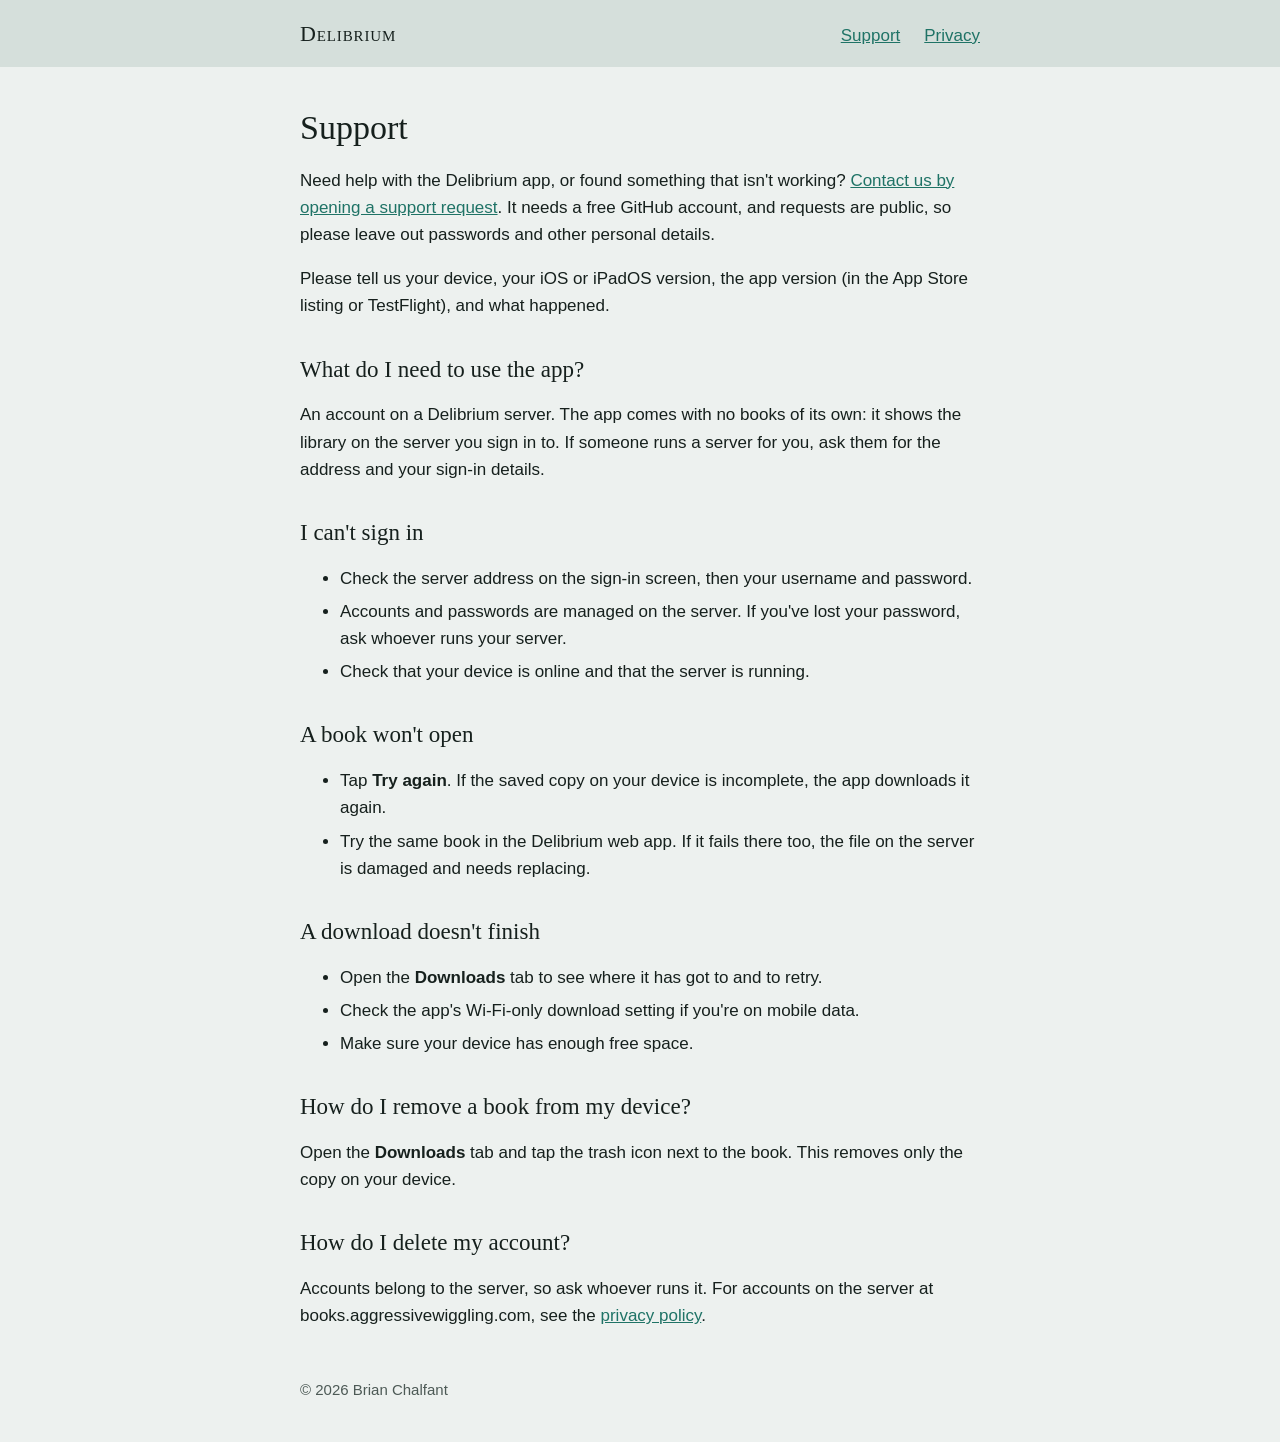
==== support/index.html @ 2f26f0a9 "Add the Delibrium support and privacy pages Co-Authored-By: Claude Opus 5.5 <noreply@anthropic.com> " ====
<!doctype html>
<html lang="en">
<head>
  <meta charset="utf-8">
  <meta name="viewport" content="width=device-width, initial-scale=1">
  <title>Delibrium Support</title>
  <link rel="stylesheet" href="../style.css">
</head>
<body>
  <header>
    <nav>
      <a class="brand" href="../">Delibrium</a>
      <a href="./">Support</a>
      <a href="../privacy/">Privacy</a>
    </nav>
  </header>
  <main>
    <h1>Support</h1>
    <p>Need help with the Delibrium app, or found something that isn't working? <a href="https://github.com/brian-chalfant/delibrium-site/issues/new">Contact us by opening a support request</a>. It needs a free GitHub account, and requests are public, so please leave out passwords and other personal details.</p>
    <p>Please tell us your device, your iOS or iPadOS version, the app version (in the App Store listing or TestFlight), and what happened.</p>

    <h2>What do I need to use the app?</h2>
    <p>An account on a Delibrium server. The app comes with no books of its own: it shows the library on the server you sign in to. If someone runs a server for you, ask them for the address and your sign-in details.</p>

    <h2>I can't sign in</h2>
    <ul>
      <li>Check the server address on the sign-in screen, then your username and password.</li>
      <li>Accounts and passwords are managed on the server. If you've lost your password, ask whoever runs your server.</li>
      <li>Check that your device is online and that the server is running.</li>
    </ul>

    <h2>A book won't open</h2>
    <ul>
      <li>Tap <strong>Try again</strong>. If the saved copy on your device is incomplete, the app downloads it again.</li>
      <li>Try the same book in the Delibrium web app. If it fails there too, the file on the server is damaged and needs replacing.</li>
    </ul>

    <h2>A download doesn't finish</h2>
    <ul>
      <li>Open the <strong>Downloads</strong> tab to see where it has got to and to retry.</li>
      <li>Check the app's Wi-Fi-only download setting if you're on mobile data.</li>
      <li>Make sure your device has enough free space.</li>
    </ul>

    <h2>How do I remove a book from my device?</h2>
    <p>Open the <strong>Downloads</strong> tab and tap the trash icon next to the book. This removes only the copy on your device.</p>

    <h2>How do I delete my account?</h2>
    <p>Accounts belong to the server, so ask whoever runs it. For accounts on the server at books.aggressivewiggling.com, see the <a href="../privacy/">privacy policy</a>.</p>
  </main>
  <footer>&copy; 2026 Brian Chalfant</footer>
</body>
</html>
---- style.css ----
:root {
  --bg: #edf1ef;
  --panel: #d5dfdb;
  --ink: #16201d;
  --muted: #4d5a56;
  --accent: #1f7366;
  color-scheme: light dark;
}

@media (prefers-color-scheme: dark) {
  :root {
    --bg: #0f1716;
    --panel: #1c2826;
    --ink: #e8efec;
    --muted: #a3b2ad;
    --accent: #62c4b3;
  }
}

* { box-sizing: border-box; }

body {
  margin: 0;
  background: var(--bg);
  color: var(--ink);
  font: 17px/1.6 -apple-system, BlinkMacSystemFont, "Segoe UI", Roboto, Helvetica, Arial, sans-serif;
}

header { background: var(--panel); }

header nav, main, footer {
  max-width: 720px;
  margin: 0 auto;
  padding: 0 20px;
}

header nav {
  display: flex;
  flex-wrap: wrap;
  align-items: baseline;
  gap: 8px 24px;
  padding-top: 16px;
  padding-bottom: 16px;
}

.brand {
  margin-right: auto;
  font-family: Georgia, "Times New Roman", serif;
  font-size: 22px;
  font-variant: small-caps;
  letter-spacing: 0.04em;
  color: var(--ink);
  text-decoration: none;
}

a { color: var(--accent); }

h1, h2 {
  font-family: Georgia, "Times New Roman", serif;
  font-weight: 400;
  line-height: 1.25;
}

h1 { margin: 40px 0 8px; font-size: 34px; }
h2 { margin: 36px 0 8px; font-size: 23px; }

.updated, footer { color: var(--muted); font-size: 15px; }

li { margin: 6px 0; }

footer { margin-top: 48px; padding-bottom: 40px; }
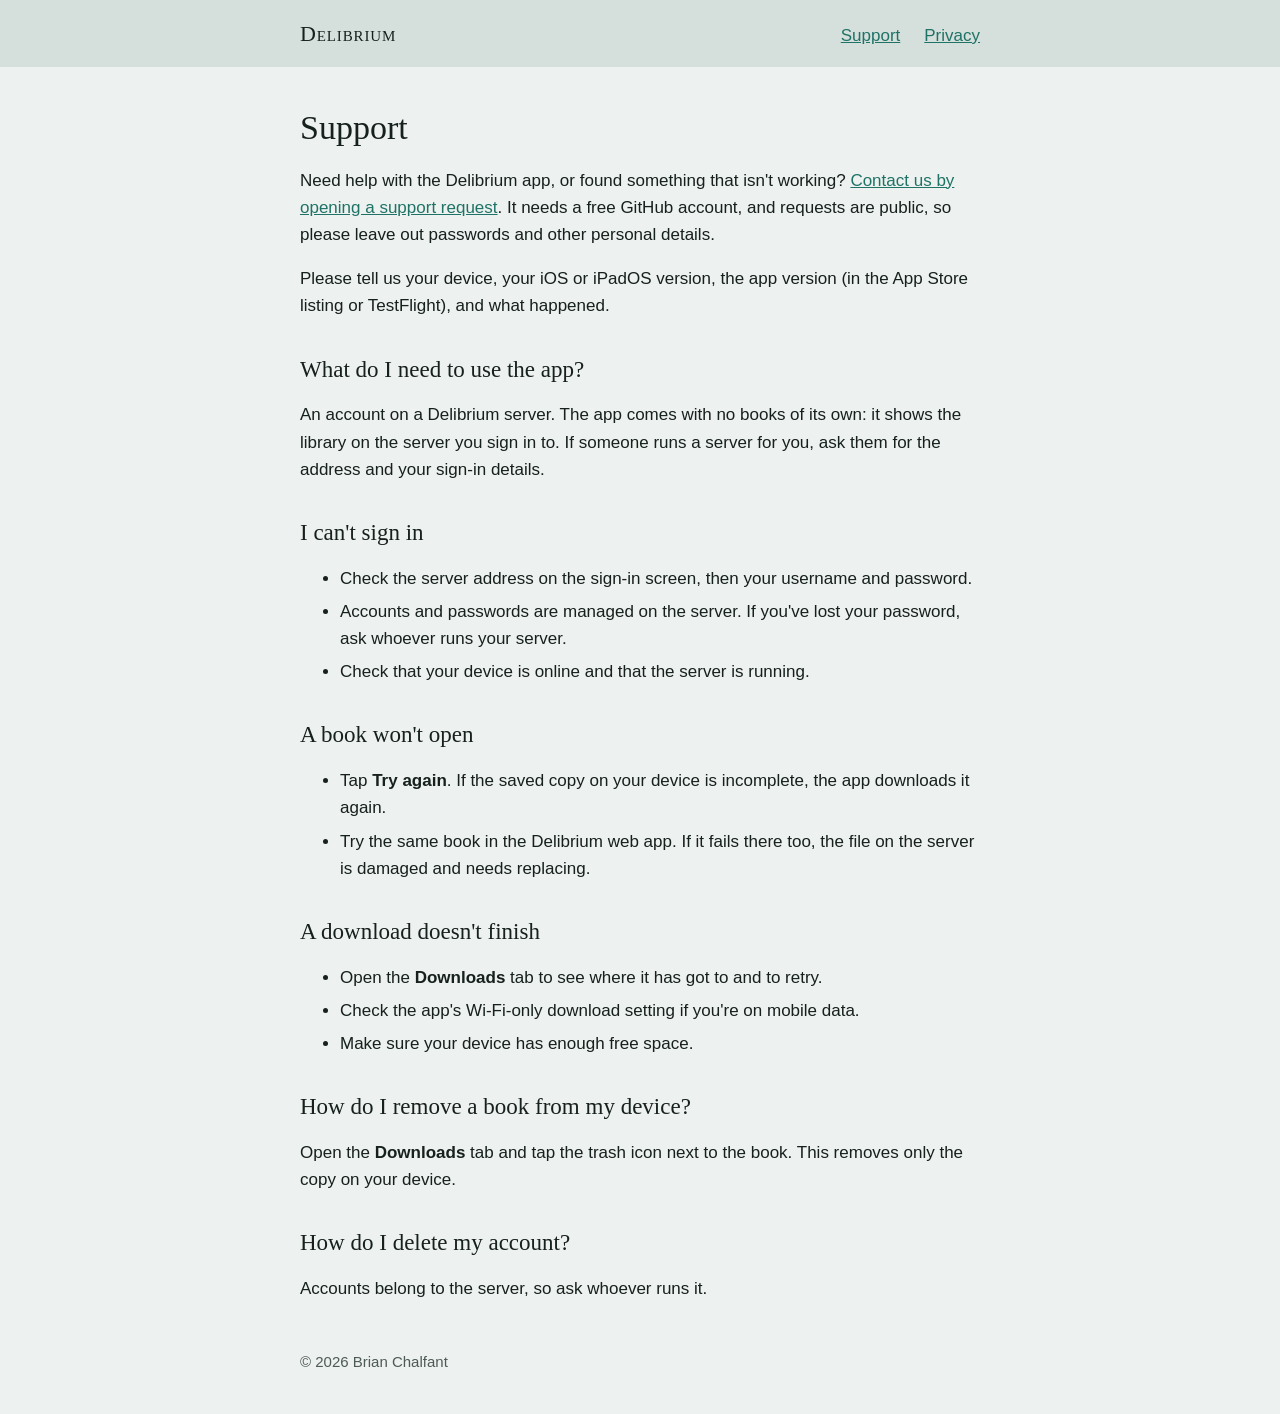
==== commit cbfe1dfa: "Describe the app without naming a hosted server Co-Authored-By: Claude Opus 5.5 <noreply@anthropic.c" ====
--- a/support/index.html
+++ b/support/index.html
@@ -46,7 +46,7 @@
     <p>Open the <strong>Downloads</strong> tab and tap the trash icon next to the book. This removes only the copy on your device.</p>
 
     <h2>How do I delete my account?</h2>
-    <p>Accounts belong to the server, so ask whoever runs it. For accounts on the server at books.aggressivewiggling.com, see the <a href="../privacy/">privacy policy</a>.</p>
+    <p>Accounts belong to the server, so ask whoever runs it.</p>
   </main>
   <footer>&copy; 2026 Brian Chalfant</footer>
 </body>
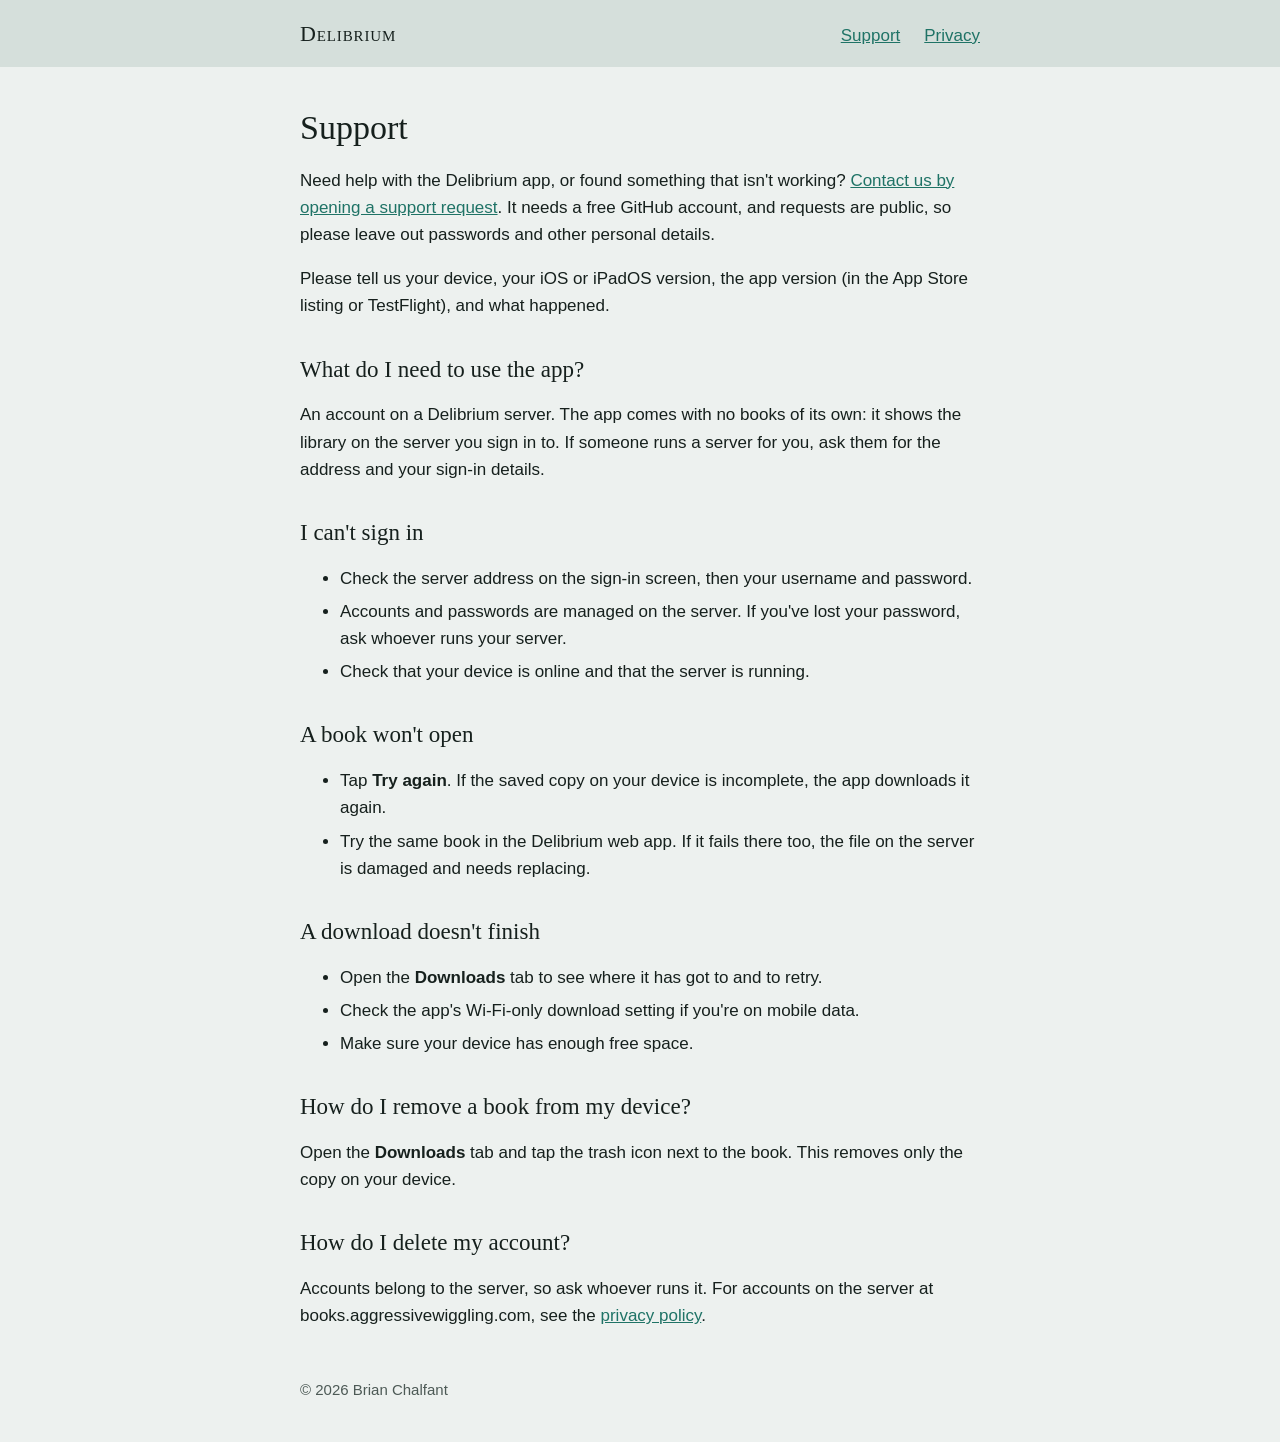
==== commit ae97ea8f: "Revert "Describe the app without naming a hosted server" This reverts commit cbfe1dfaf6e75c9d7eb17a1" ====
--- a/support/index.html
+++ b/support/index.html
@@ -46,7 +46,7 @@
     <p>Open the <strong>Downloads</strong> tab and tap the trash icon next to the book. This removes only the copy on your device.</p>
 
     <h2>How do I delete my account?</h2>
-    <p>Accounts belong to the server, so ask whoever runs it.</p>
+    <p>Accounts belong to the server, so ask whoever runs it. For accounts on the server at books.aggressivewiggling.com, see the <a href="../privacy/">privacy policy</a>.</p>
   </main>
   <footer>&copy; 2026 Brian Chalfant</footer>
 </body>
